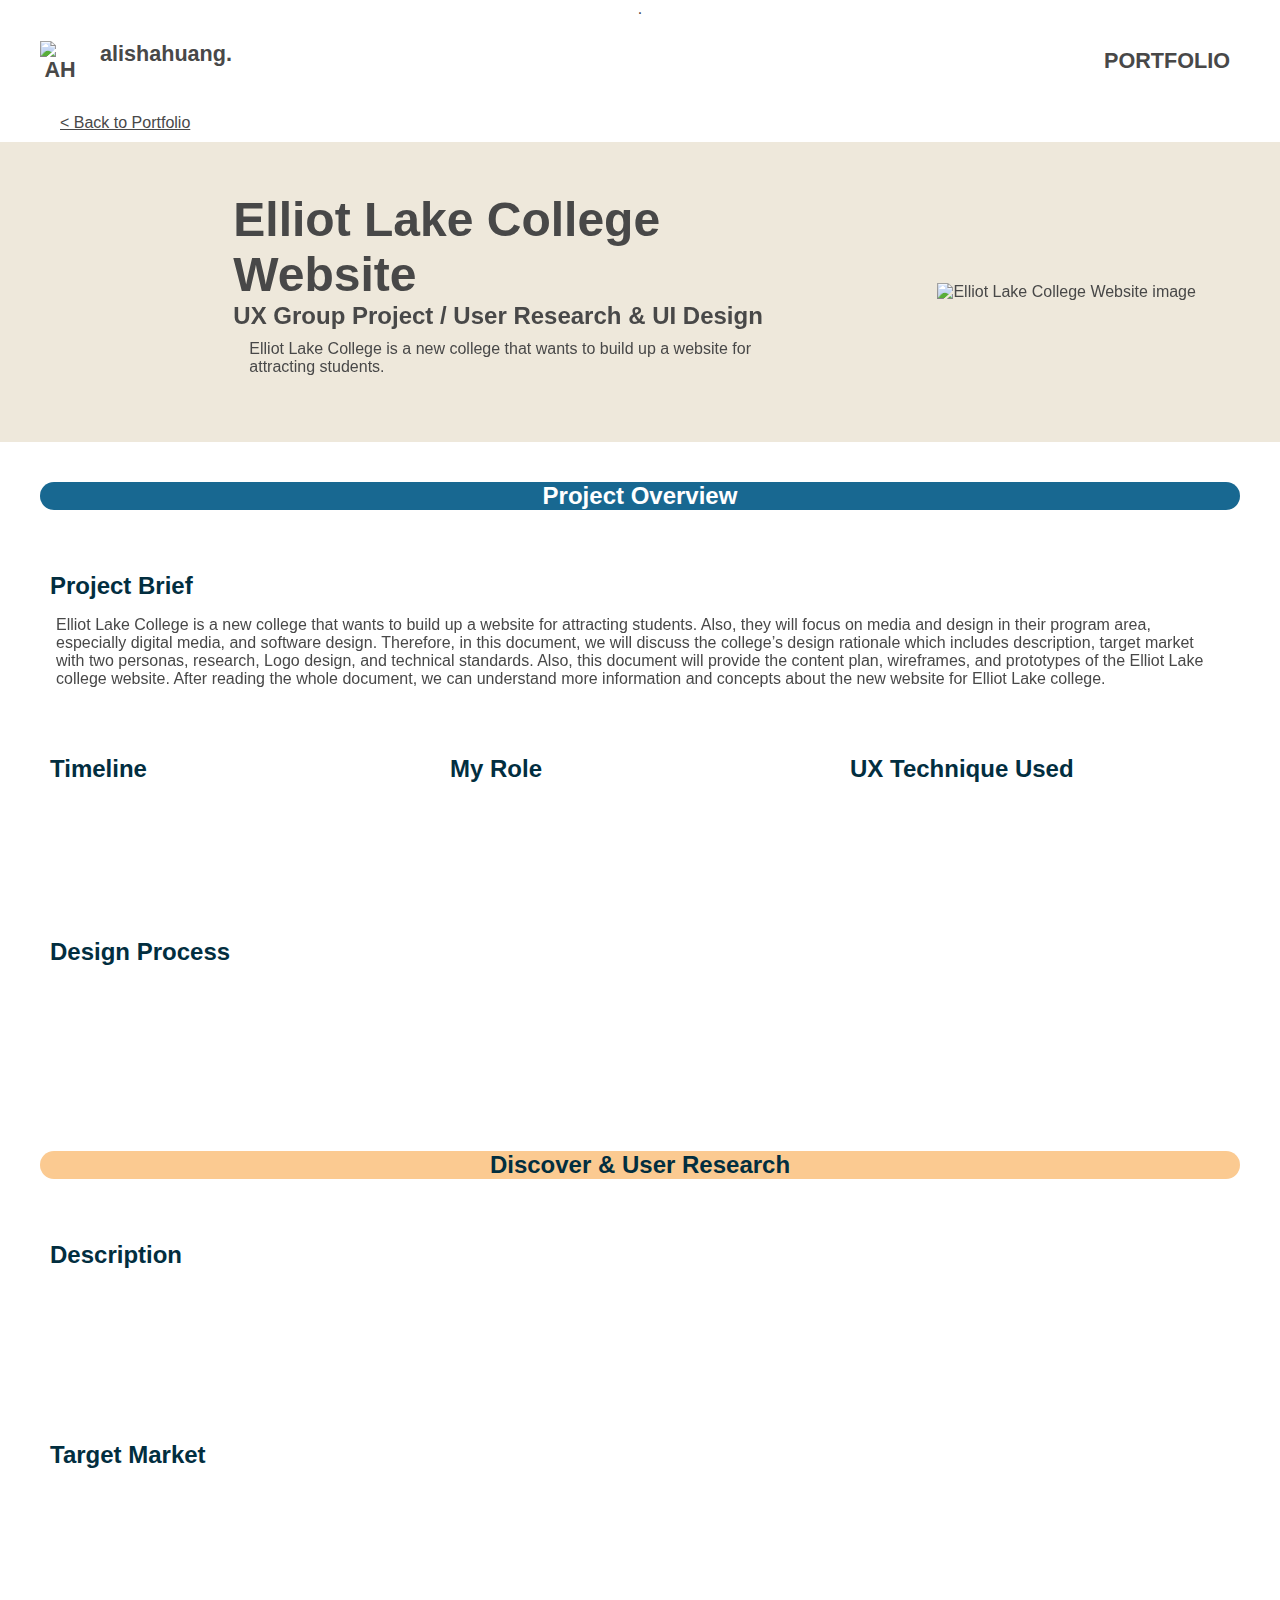
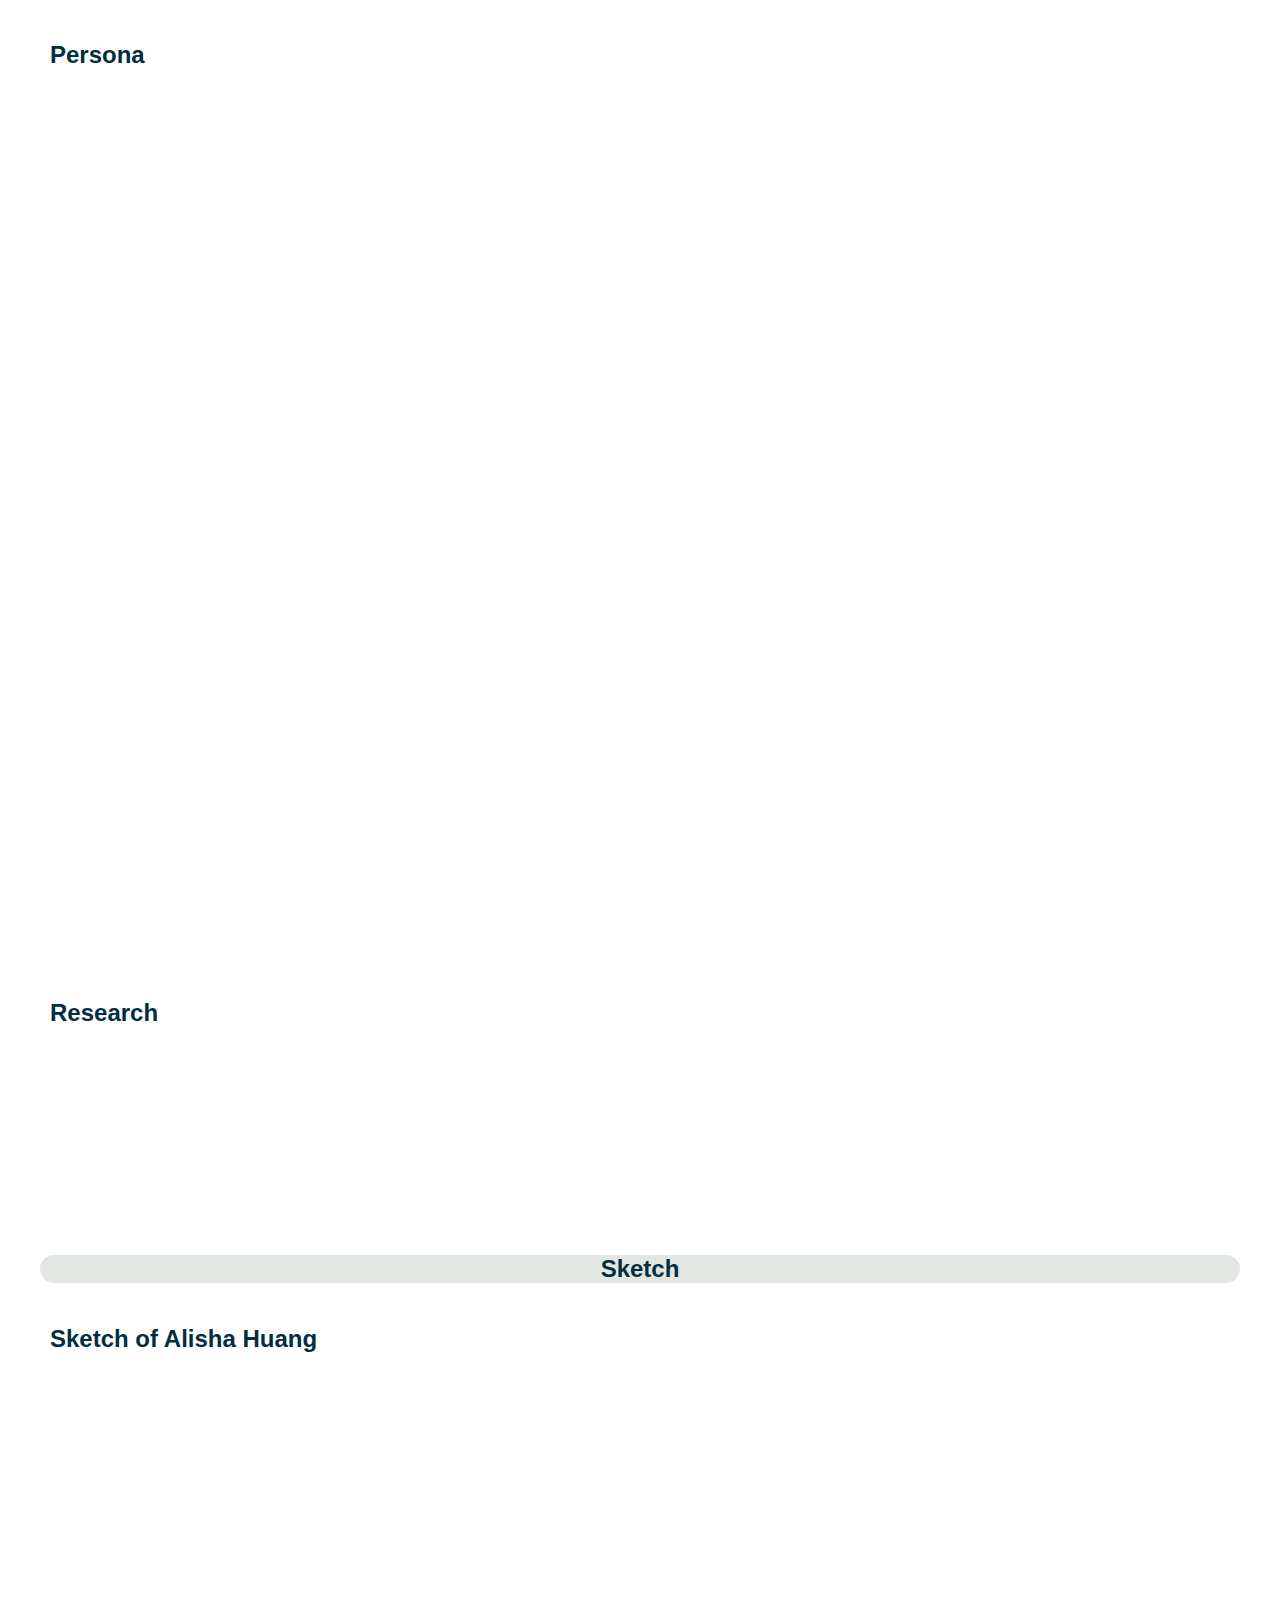
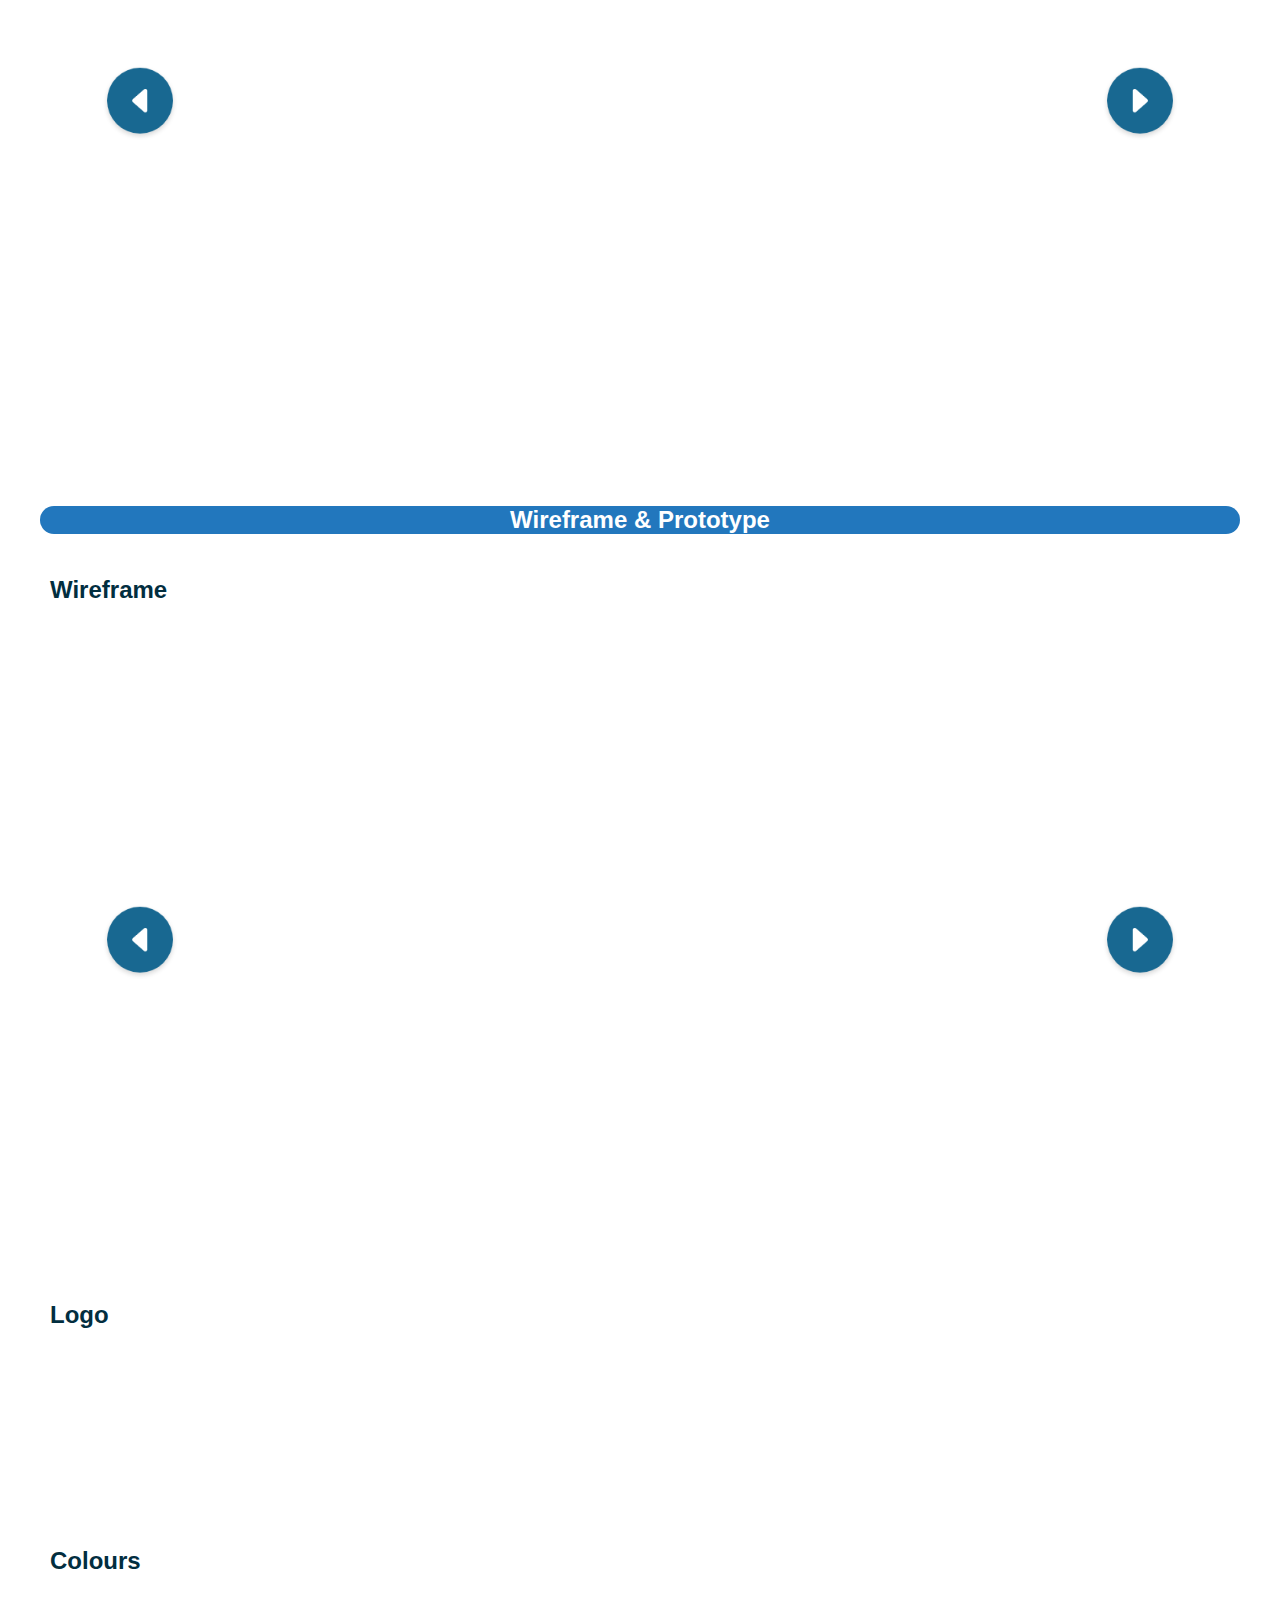
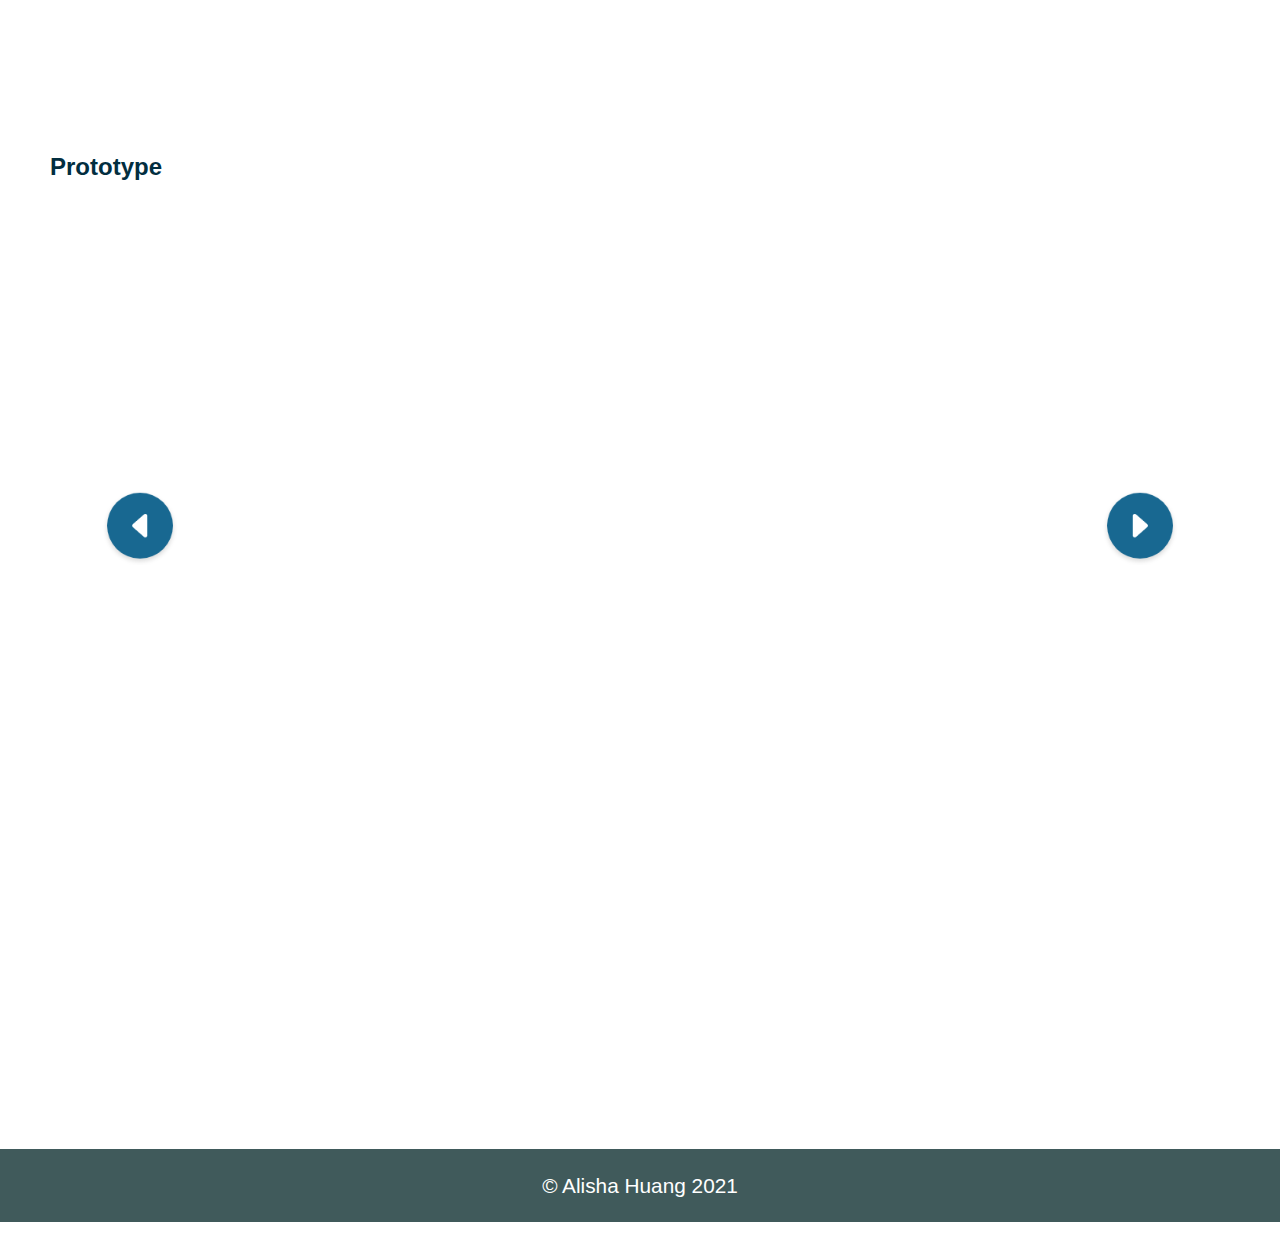
==== pages/elcWebsote.html @ e8ce3015 "add pages" ====
<!DOCTYPE html>
<html lang="en">
  <head>
    <meta http-equiv="Content-Type" content="text/html; charset=utf-8" />
    <meta name="viewport" content="width=device-width, initial-scale=1">
    <title>Eillot Lake College Website</title>
    <meta name="keyword" content="Portfolio, UX designer, UI designer, ALisha Huang"></meta>
    <link rel="Alisha Huang icon" type="image/ico" href="../images/AHfavicon.ico">.
    <link rel="stylesheet" href="../styles/fonts.css"/>

    <link rel="stylesheet" href="../styles/elcWebsite.css" />
    <link rel="stylesheet" href="https://unpkg.com/aos@next/dist/aos.css" />
    <script src="http://ajax.googleapis.com/ajax/libs/jquery/1.7.1/jquery.min.js" type="text/javascript"></script>
    <script type="module" src="https://unpkg.com/ionicons@5.5.2/dist/ionicons/ionicons.esm.js"></script>
    <script nomodule src="https://unpkg.com/ionicons@5.5.2/dist/ionicons/ionicons.js"></script>    
  </head>
  <body>
    <!-- Header Nav Bar-->
    <div class="wrap">
        <div class="headerContainer">
            <a href="../index.html">
                <img src="../images/AHLogo.png" alt="AH logo link to main page" width="40" height="40">
                <h4 id="ahHome">alishahuang.</h4>
            </a>
            <nav>
                <ul class="navigation" id="navBar">
                <li><a href="../index.html" class="nav-link">Portfolio</a></li>
                </ul>
            </nav>
        </div>
    
        <div class="goBackLink">
            <a href="../index.html#portfolio4" class="nav-link"> &lt; Back to Portfolio</a>
        </div>
    </div>
    

    <div class="cover">
        <div class="coverText">
            <h1 data-aos="zoom-in-down" 
            data-aos-duration="3000"
            data-aos-easing="ease-in-out"
            data-aos-mirror="true"
            data-aos-once="false">Elliot Lake College Website</h1>
            <h2 data-aos="zoom-in-down" 
            data-aos-duration="2000"
            data-aos-easing="ease-in-out"
            data-aos-mirror="true"
            data-aos-once="false" >UX Group Project / User Research & UI Design</h2>
            <p data-aos="zoom-in-down" 
            data-aos-duration="1000"
            data-aos-easing="ease-in-out"
            data-aos-mirror="true"
            data-aos-once="false">
                Elliot Lake College is a new college 
              that wants to build up a website for 
              attracting students.
            </p>
           
          </div>
        
          <div data-aos="fade-left" 
          data-aos-duration="2000"
          data-aos-easing="ease-in-out"
          data-aos-mirror="true"
          data-aos-once="false"  class="desktopImg">
            <img onmouseover="this.src='../images/college-2.png'" 
            onmouseout="this.src='../images/college-homepgae.png'"
            src="../images/college-homepgae.png" alt="Elliot Lake College Website image">
          </div>
    </div>
    
    <div class="projectOverview">
        <div class="title">
          <h2>Project Overview</h2>
        </div>
        <div class="brief">
          <h3>Project Brief</h3>
          <p data-aos="fade-down" 
          data-aos-duration="1000"
          data-aos-easing="ease-in-out"
          data-aos-mirror="true"
          data-aos-once="false">Elliot Lake College is a new college that wants to build up a website for attracting students. 
            Also, they will focus on media and design in their program area, especially digital media, and software design. 
            Therefore, in this document, we will discuss the college’s design rationale which includes description, target market 
            with two personas, research, Logo design, and technical standards. Also, this document will provide the content plan, 
            wireframes, and prototypes of the Elliot Lake college website. After reading the whole document, 
            we can understand more information and concepts about the new website for Elliot Lake college.</p>
        </div>
  
        <div class="timeline">
          <h3>Timeline</h3>
          <ul data-aos="fade-down" 
          data-aos-duration="1000"
          data-aos-easing="ease-in-out"
          data-aos-mirror="true"
          data-aos-once="false">
            <li>February, 2021</li>
            <li>2 Weeks Engagement</li>
          </ul>
        </div>

        <div class="myRole">
          <h3>My Role</h3>
          <ul data-aos="fade-down" 
          data-aos-duration="1000"
          data-aos-easing="ease-in-out"
          data-aos-mirror="true"
          data-aos-once="false">
            <li>UX Research</li>
            <li>UI/UX Designer</li>
            <li>Design Strategy</li>
          </ul>
        </div>
        
        <div class="technique">
          <h3>UX Technique Used</h3>
          <ul data-aos="fade-down" 
          data-aos-duration="1000"
          data-aos-easing="ease-in-out"
          data-aos-mirror="true"
          data-aos-once="false">
            <li>User Research</li>
            <li>User Persona</li>
            <li>Wireframing and Prototyping</li>
          </ul>
        </div>
  
        <div class="process">
          <h3>Design Process</h3>
          <img data-aos="fade-left" 
          data-aos-duration="1000"
          data-aos-easing="ease-in-out"
          data-aos-mirror="true"
          data-aos-once="false" src="../images/Project3-ELC/design-process.png" alt="Design process for ELC website">
        </div>
  
      </div>
  
      <div class="userResearch">
        <div class="title">
          <h2>Discover &amp; User Research</h2>
        </div>
        <div class="description">
          <h3>Description</h3>
          <p data-aos="fade-down" 
          data-aos-duration="1000"
          data-aos-easing="ease-in-out"
          data-aos-mirror="true"
          data-aos-once="false">Elliot Lake College is a new college that is in northern Ontario, and it is in an area that is surrounded by lakes, 
            rivers, and forests. Also, Elliot Lake College will focus on digital media and software design since there is an 
            aboriginal community with a strong artistic sense. Therefore, Elliot Lake College needs a website to promote it 
            and let people who are browsing the website know more information about the college. They also wish more 
            people who can be attracted by the website and apply for curriculums in the college.
               </p>
        </div>
  
        <div class="targetMarket">
          <h3>Target Market</h3>
          <p data-aos="fade-down" 
          data-aos-duration="1000"
          data-aos-easing="ease-in-out"
          data-aos-mirror="true"
          data-aos-once="false">There are two personas, and both are grade 12 students. High school students are the website’s primary target market 
            because they could be the future students of Elliot Lake College. Also, they are interested in the design fields, such as 
            digital design and software design, so when they are searching for design programs on the Internet, they might browse 
            the website of Elliot Lake College. Therefore, the website must be easy to search or browse for future students to find 
            the program they are interested in. Also, the website should be attractive for future students in order to
             let them know the advances of the college.</p>
        </div>

        <div class="persona">
            <h3>Persona</h3>
            <img data-aos="fade-left" 
            data-aos-duration="1000"
            data-aos-easing="ease-in-out"
            data-aos-mirror="true"
            data-aos-once="false" src="../images/Project3-ELC/persona1.png" alt="Persona 1 for ELC website">
            <img data-aos="fade-right" 
            data-aos-duration="1000"
            data-aos-easing="ease-in-out"
            data-aos-mirror="true"
            data-aos-once="false" src="../images/Project3-ELC/persona2.png" alt="Persona 2 for ELC website">
        </div>

        <div class="research">
          <h3>Research</h3>
          <p data-aos="fade-down" 
          data-aos-duration="1000"
          data-aos-easing="ease-in-out"
          data-aos-mirror="true"
          data-aos-once="false">
            The Elliot Lake area is in the northern of Ontario, and it is a part of Serpent River First Nation and 
            part of Huron Robinson Treaty land. Therefore, Elliot Lake has a rich culture and history with aboriginal community. 
            The image 1 represents the demographics of Elliot Lake, and the Elliot Lake’s population is 10,741 in 2016. 
            Also, there are over 60% people’s age are under 65-year-old, and there are 51% people are in post-secondary education level. 
            Since Elliot Lake area relates with the Serpent River First Nation and Huron Robinson Treaty land, Elliot Lake area has a strong 
            artistic sense. Also, many northern municipalities are influenced by Group of Seven’s paintings and designs, 
            and the image 2 and image 3 are the paintings from Group of 7.
          </p>
        </div>
      </div>
  
      <div class="sketch">
        <div class="title">
          <h2>Sketch</h2>
        </div>
  
        <div class="sketchesText">
          <h3>Sketch of Alisha Huang</h3>
        </div>
          <div data-aos="fade-down" 
          data-aos-duration="1000"
          data-aos-easing="ease-in-out"
          data-aos-mirror="true"
          data-aos-once="false" class="sketch-container">
  
            <div class="slideSketches fade">
              <img src="../images/Project3-ELC/sketches/home.jpg" alt="Sketch homepage for ELC website ">
            </div>
  
            <div class="slideSketches fade">
                <img src="../images/Project3-ELC/sketches/about.jpg" alt="Sketch about page for ELC website ">
            </div>
  
            <div class="slideSketches fade">
                <img src="../images/Project3-ELC/sketches/fulltime.jpg" alt="Sketch fulltime page for ELC website ">
            </div>

            <div class="slideSketches fade">
                <img src="../images/Project3-ELC/sketches/acdemic.jpg" alt="Sketch acdemic page for ELC website ">
            </div>
  
          </div>

          <div class="btnPrevSketch">
            <a class="prev" onclick="plusSketch(-1)">
                <img src="../images/Project3-ELC/btn-left.png" alt="button for previous item">
            </a>
          </div>
    
          <div class="btnNextSketch">
            <a class="next" onclick="plusSketch(1)">
                <img src="../images/Project3-ELC/btn-right.png" alt="button for next item">
            </a>
          </div>
          
        </div>
      </div>
  
      <div class="wireframAndPrototype">
        <div class="title">
          <h2>Wireframe &amp; Prototype</h2>
        </div>
  
        <div class="wireframeText">
          <h3>Wireframe</h3>
        </div>
          <div data-aos="fade-down" 
          data-aos-duration="1000"
          data-aos-easing="ease-in-out"
          data-aos-mirror="true"
          data-aos-once="false" class="wireframe-container">
  
                <div class="slideWireframe fade">
                    <img src="../images/Project3-ELC/wireframes/Front page@2x.jpg" alt="wireframe-homepage for ELC website ">
                </div>
    
                <div class="slideWireframe fade">
                    <img src="../images/Project3-ELC/wireframes/Second Level - About ELC@2x.jpg" alt="wireframe-about page for ELC website">
                </div>
    
                <div class="slideWireframe fade">
                    <img src="../images/Project3-ELC/wireframes/Third Level - Full-Tim Programs@2x.jpg" alt="wireframe-fulltime page for ELC website ">
                </div>
    
                <div class="slideWireframe fade">
                    <img src="../images/Project3-ELC/wireframes/Second Level - Academics@2x.jpg" alt="wireframe-acdemic page for ELC website ">
                </div>
          </div>

        <div class="btnPrevWireframe">
            <a class="prev" onclick="plusWireframe(-1)">
                <img src="../images/Project3-ELC/btn-left.png" alt="button for previous item">
            </a>
        </div>
          
        <div class="btnNextWireframe">
            <a class="next" onclick="plusWireframe(1)">
                <img src="../images/Project3-ELC/btn-right.png" alt="button for next item">
            </a>
        </div>

        <div class="logo">
            <h3>Logo</h3>
            <img data-aos="fade-down" 
            data-aos-duration="1000"
            data-aos-easing="ease-in-out"
            data-aos-mirror="true"
            data-aos-once="false" src="../images/Project3-ELC/logo2.png" alt="Logo for ELC website">
        </div>

        <div class="colour">
            <h3>Colours</h3>
            <img data-aos="fade-down" 
            data-aos-duration="1000"
            data-aos-easing="ease-in-out"
            data-aos-mirror="true"
            data-aos-once="false" src="../images/Project3-ELC/colour.png" alt="Colours for ELC website">
        </div>
  
        <div class="prototypeText">
          <h3>Prototype</h3>
        </div>
            <div data-aos="fade-down" 
            data-aos-duration="1000"
            data-aos-easing="ease-in-out"
            data-aos-mirror="true"
            data-aos-once="false" class="prototype-container">
  
                <div class="slidePrototype fade">
                    <img src="../images/Project3-ELC/prototypes/HomePage@72x-100.jpg" alt="prototype-homepage for ELC website">
                </div>
    
                <div class="slidePrototype fade">
                    <img src="../images/Project3-ELC/prototypes/AboutELC@72x-100.jpg" alt="prototype-about page for ELC website">
                </div>
    
                <div class="slidePrototype fade">
                    <img src="../images/Project3-ELC/prototypes/Full_Time_Programs@72x-100.jpg" alt="prototype-fulltime page for ELC website">
                </div>
                <div class="slidePrototype fade">
                    <img src="../images/Project3-ELC/prototypes/Academics@72x-100.jpg" alt="prototype-acdemic page for ELC website ">
                </div>
            </div>

            <div class="btnPrevPrototype">
                <a class="prev" onclick="plusPrototype(-1)">
                    <img src="../images/Project3-ELC/btn-left.png" alt="button for previous item">
                </a>
            </div>
      
            <div class="btnNextPrototype">
                <a class="next" onclick="plusPrototype(1)">
                    <img src="../images/Project3-ELC/btn-right.png" alt="button for next item">
                </a>
            </div>
       
      </div>

      <div class="links">
        <div data-aos="fade-left" 
        data-aos-duration="1000"
        data-aos-easing="ease-in-out"
        data-aos-mirror="true"
        data-aos-once="false" class="top">
          <a href="#">
            <img  src="../images/gotop.png" alt="go to top button">
          </a>
        </div>
          

        <div data-aos="fade-right" 
        data-aos-duration="1000"
        data-aos-easing="ease-in-out"
        data-aos-mirror="true"
        data-aos-once="false" class="home">
          <a href="../index.html">
            <img  src="../images/homepage.png" alt="go to homepage button">
          </a>
        </div>
          
      </div>
      <!--Footer-->
      <div class="footer">
        <div id="footerBox">
          <p>&copy; Alisha Huang 2021</p>
        </div>
      </div>
      </div>
  
    <script src="../js/slideImage.js" type="text/javascript"></script>

    <script src="https://unpkg.com/aos@next/dist/aos.js"></script>
    <script>
      AOS.init();
    </script>
  </body>
---- styles/fonts.css ----
/*
Font download from <a href="https://allfont.net/download/agency-fb/">all font.net</a>is licensed by CC BY 3.0
Free for Personal Use
*/
@font-face {
    font-family: Agency FB;
    src: local("Agency FB"),
        url(../fonts/AGENCYB.TTF);
}

/*
Font made from <a href="http://www.onlinewebfonts.com">oNline Web Fonts</a>is licensed by CC BY 3.0.
Free for Personal Use
*/
@font-face {font-family: Segoe Script; 
    src: local("Segoe Script"); 
    src: url(../fonts/Segoe_Script.ttf);
}

/*
Font download from <a href="https://freefontsfamily.com/segoe-ui-font-free/">free fonts family</a>is licensed by CC BY 3.0
Free for Personal Use
*/
@font-face {font-family: Segoe UI; 
    src: local("Segoe UI"); 
    src: url(../fonts/SEGOEUI.TTF);
}

@import url("https://fonts.googleapis.com/css2?family=Merriweather&family=Merriweather+Sans:wght@300&display=swap");
---- styles/elcWebsite.css ----
html{
	scroll-behavior: smooth;
}

body{
	font-family: "Mamelon", "Agency FB","Segoe UI", "Helvetica Neue", Arial, sans-serif;	
    font-size: 1em;
    text-align: center;
	  color: #484848;
}

*{
	margin: 0;
	padding: 0;
}

p, li{
  font-family: "Segoe UI","Helvetica Neue", Arial, sans-serif;	
  margin:1em;
  color: #484848;
}

ul li{
  list-style: none;
}

ul li::before{
  content: "\2022";
  color: #EEE8DB;
  font-weight: bold;
  display: inline-block; 
  list-style: inside;
  width: 1em;
}

.wrap{
  background-color: white;
  display: grid;
  grid-template-columns: 1fr 1fr 1fr 1fr 1fr 1fr;
  grid-row: 1fr 1fr;
  grid-gap: 0px;
  height: min-content;
}


/*Header*/
.headerContainer{
  grid-column: 1/7;
  grid-row: 1/2;
  display: flex;
  justify-content: space-between;
  padding: 20px;
  align-items: center;
}

#ahHome{
  margin-left: 20px;
  float: left;
}

.headerContainer img {
  float: left;
  margin-left: 20px;
}

.navigation{
  overflow: hidden;
  padding-right: 20px;
}

.navigation li{
  font-family: "Agency FB", "Mamelon", "Segoe UI", "Helvetica Neue", Arial, sans-serif;
  list-style: none;
  margin: 10px;
  transition: .5s;
  text-transform: uppercase;
}

.navigation li::before{
  color: white;
}

.navigation li:hover{
  -moz-box-shadow: 0 0 30px #DFC5AE;
  -webkit-box-shadow: 0 0 30px #DFC5AE;
  box-shadow: 0 0 30px #DFC5AE;
  border-radius: 50%;
  color:#1E5372;
  font-size: 110%;
}


.navigation li a, .headerContainer a{
  color: #484848;
  text-decoration: none;
  font-size: 1.35em;
  font-weight: bold;
}

/*go back link*/

.goBackLink{
  grid-column: 1/7;
  grid-row: 2/3;
  height: min-content;
  text-align: left;
  margin-left: 50px;
  padding: 10PX;
}

.goBackLink a{
  color: #484848
}

.goBackLink a::after{
  color: #484848
}

.goBackLink a:hover{
  color: #1E5372;
  font-size: 105%;
}

/*Cover*/
.cover{
  background-color: #EEE8DB;
  display: grid;
  grid-template-columns: 1fr 1fr 1fr 1fr 1fr 1fr;
  grid-gap: 0px;
  height: 300px;
  align-items: center;
}

.coverText{
  grid-column: 2/5;
  padding: 20px;
  text-align: left;
}

.coverText h1{
  font-size: 3rem;
}

.coverText h2{
    font-size: 1.5rem;
}

.coverText p{
  margin-top: 10px;
}

.desktopImg{
  grid-column: 5/7;
}

.cover img{
  width: 300px;
  height: auto;
}

/*Project overview*/
.projectOverview{
  background-color: white;
  display: grid;
  grid-template-columns: 1fr 1fr 1fr 1fr 1fr 1fr;
  grid-template-rows: 80px 1fr 1fr 1fr;
  grid-gap: 0px;
  height: min-content;
  margin: 40px ;
  text-align: left;
}

.projectOverview .title{
  grid-column: 1/7;
  grid-row: 1/2;
  height: min-content;
}


.projectOverview .brief{
  grid-column: 1/7;
  grid-row: 2/3;
}

.projectOverview .timeline{
  grid-column: 1/3;
  grid-row: 3/4;
}

.projectOverview .myRole{
  grid-column: 3/5;
  grid-row: 3/4;
}

.projectOverview .technique{
  grid-column: 5/7;
  grid-row: 3/4;
}

.projectOverview .process{
  grid-column: 1/7;
  grid-row: 4/5;
  text-align: center;
}

.process h3{
    text-align: left;
}


h3{
  color:#022E3F;
  font-size: 1.5rem;
  margin: 10px;
}

.title h2{
  background-color: #186891;
  color: white;
  border-radius: 38px;
  text-align: center;
  align-items: center;
}

/*User Research*/
.userResearch{
  background-color: white;
  display: grid;
  grid-template-columns: 1fr 1fr 1fr 1fr 1fr 1fr;
  grid-template-rows: 80px 200px 200px 1fr 200px;
  grid-gap: 0px;
  height: min-content;
  margin: 40px ;
  text-align: left;
}

.userResearch .title{
  grid-column: 1/7;
  grid-row: 1/2;
  height: min-content;
}


.userResearch .description{
  grid-column: 1/7;
  grid-row: 2/3;
}

.userResearch .targetMarket{
  grid-column: 1/7;
  grid-row: 3/4;
  text-align: center;
}

.userResearch .persona{
  grid-column: 1/7;
  grid-row: 4/5;
}

.userResearch .research{
  grid-column: 1/7;
  grid-row: 5/6;
}

.persona{
  text-align: center;
}

.persona img{
    width: 600px;
}

.persona h3, .userResearch h3{
  text-align: left;
}

.userResearch .title h2{
  background-color: #FBCA91;
  color: #022E3F;
}

/*sketch*/

.sketch{
  background-color: white;
  display: grid;
  grid-template-columns: 1fr 1fr 1fr 1fr 1fr 1fr;
  grid-template-rows: 80px 60px 1fr;
  grid-gap: 0px;
  height: min-content;
  margin: 40px ;
  text-align: left;
  align-items: center;
}

.sketch .title{
  grid-column: 1/7;
  grid-row: 1/2;
}

.sketch .sketchesText{
  grid-column: 1/7;
  grid-row: 2/3;
}

.sketch .btnPrevSketch{
  grid-column: 1/2;
  grid-row: 3/4;
  text-align: center;
}

.sketch .sketch-container{
  grid-column: 2/6;
  grid-row: 3/4;
  text-align: center;
}

.sketch .btnNextSketch{
  grid-column: 6/7;
  grid-row: 3/4;
  text-align: center;
}

.sketch-container img{
  width: 500px;
}


.sketch .title h2{
  background-color: #E2E7E3;
  color:#022E3F;
}

/*wireframe and prototype*/
.wireframAndPrototype{
  background-color: white;
  display: grid;
  grid-template-columns: 1fr 1fr 1fr 1fr 1fr 1fr;
  grid-template-rows: 80px 60px 1fr 250px 210px 80px 1fr;
  grid-gap: 0px;
  height: min-content;
  margin: 40px ;
  text-align: left;
  align-items: center;
}


.wireframAndPrototype .title{
  grid-column: 1/7;
  grid-row: 1/2;
}

.wireframAndPrototype .wireframeText{
  grid-column: 1/7;
  grid-row: 2/3;
}

.wireframAndPrototype .btnPrevWireframe{
  grid-column: 1/2;
  grid-row: 3/4;
  text-align: center;
}

.wireframAndPrototype .wireframe-container{
  grid-column: 2/6;
  grid-row: 3/4;
  text-align: center;
}

.wireframAndPrototype .btnNextWireframe{
  grid-column: 6/7;
  grid-row: 3/4;
  text-align: center;
}


.wireframAndPrototype .logo{
    grid-column: 1/7;
    grid-row: 4/5;
    text-align: center;
  }

.wireframAndPrototype .colour{
  grid-column: 1/7;
  grid-row: 5/6;
  text-align: center;
}

.colour h3, .logo h3{
  text-align: left;
}

.wireframAndPrototype .prototypeText{
  grid-column: 1/7;
  grid-row: 6/7;
  text-align: left;
}

.wireframAndPrototype .prototype-container{
  grid-column: 2/6;
  grid-row: 7/8;
  text-align: center;
}

.wireframAndPrototype .btnPrevPrototype{
  grid-column: 1/2;
  grid-row: 7/8;
  text-align: center;
}

.wireframAndPrototype .btnNextPrototype{
  grid-column: 6/7;
  grid-row: 7/8;
  text-align: center;
}

.wireframAndPrototype .title h2{
  background-color: #2277BD;
  color:white;
}

.wireframe-container img{
  width: 500px;
}

.prototype-container img{
  width: 500px;
}

.colour img{
  width: 600px;
}

.logo img{
    width: 500px;
}

/*footer*/
.footer{
    display: grid;
    height: min-content;
    grid-template-columns: 1fr 1fr 1fr 1fr 1fr 1fr;
}

#footerBox{
    grid-column: 1/7;
}

.footer p {
    font-family: "Mamelon", "Agency FB","Segoe UI", "Helvetica Neue", Arial, sans-serif;	
    background-color: #405A5B;
    margin-left: 0;
    margin-right: 0;
    text-align: center;
	padding-top: 1.2em;
    padding-bottom: 1.2em;
    color: white;
    font-size: 1.3em;
}

/*links*/

.links{
  display: grid;
    height: min-content;
    grid-template-columns: 1fr 1fr 1fr 1fr 1fr 1fr;
    grid-template-rows: 1fr;
}

.links .top{
  grid-column: 3/4;
  grid-row: 1/2;
}

.links .home{
  grid-column: 4/5;
  grid-row: 1/2;

}

.links img{
  width: 130px;
  height: 130px;
  margin:50px
}

.links img:hover{
    transform:scale(1.25);
    transition: 0.6s ease;
}

/* sketches container */

.slideSketches {display: none}

/*wireframe*/
.slideWireframe {display: none}


/*prototype*/
.slidePrototype {display: none}

  
/* Next & previous buttons*/
.prev, .next {
    cursor: pointer;
    transition: 0.6s ease;
    border-radius: 0 3px 3px 0;
    user-select: none;
}
.prev img, .next img{
  width: 80px;
  height: 80px;
}

/* On hover, add a black background color with a little bit see-through */
.prev:hover, .next:hover {
    background-color: #F2B035;
}

  /* Fading animation */
.fade {
    -webkit-animation-name: fade;
    -webkit-animation-duration: 1.5s;
    animation-name: fade;
    animation-duration: 1.5s;
  }
  
  @-webkit-keyframes fade {
    from {opacity: .4} 
    to {opacity: 1}
  }
  
  @keyframes fade {
    from {opacity: .4} 
    to {opacity: 1}
  }

  /* hover effect*/
.phoneImg img:hover,
.process img:hover,
.persona img:hover,
.next img:hover,
.prev img:hover,
.slideSketches img:hover,
.slideWireframe img:hover,
.colour img:hover,
.slidePrototype img:hover,
.logo img:hover{
    opacity: 1;
	-webkit-animation: flash 1.5s;
	animation: flash 1.5s;
    transition: 2s;
}

@-webkit-keyframes flash {
	0% {
		opacity: .4;
	}
	100% {
		opacity: 1;
	}
}
@keyframes flash {
	0% {
		opacity: .4;
	}
	100% {
		opacity: 1;
	}
}
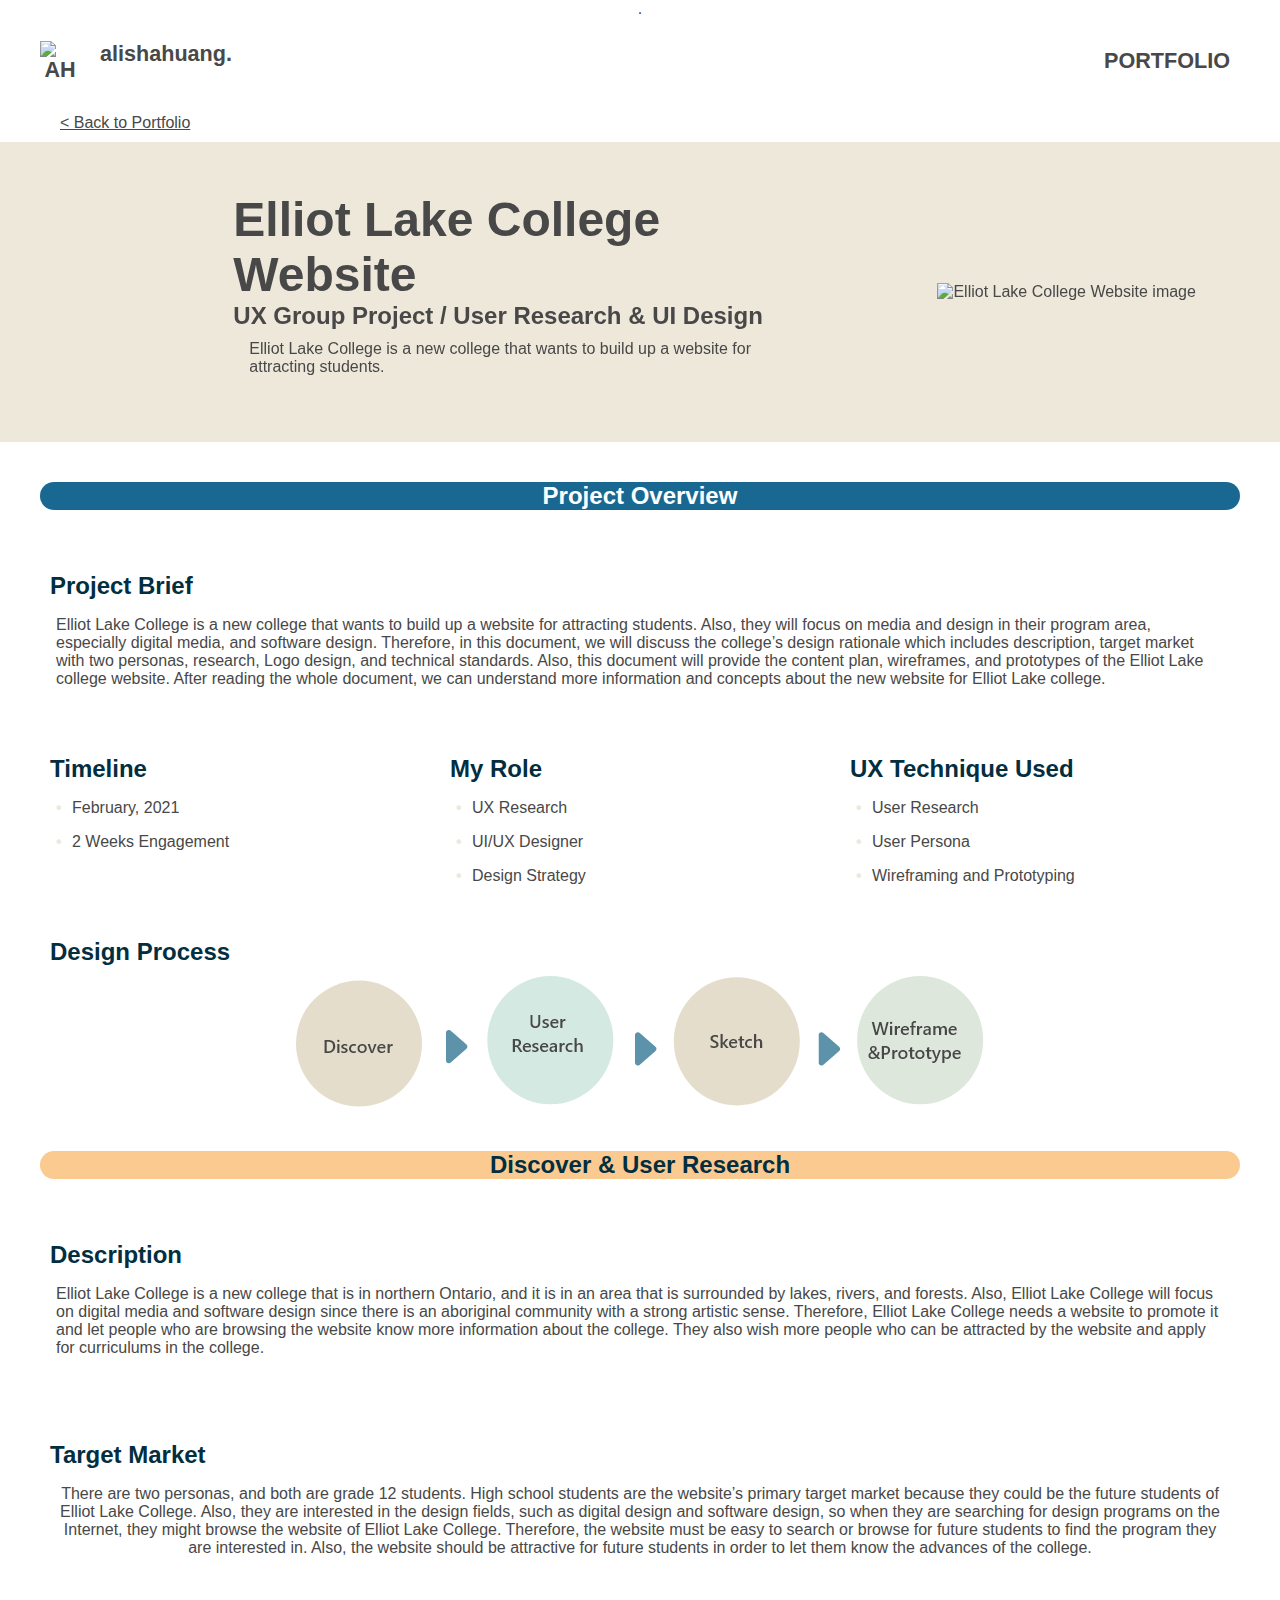
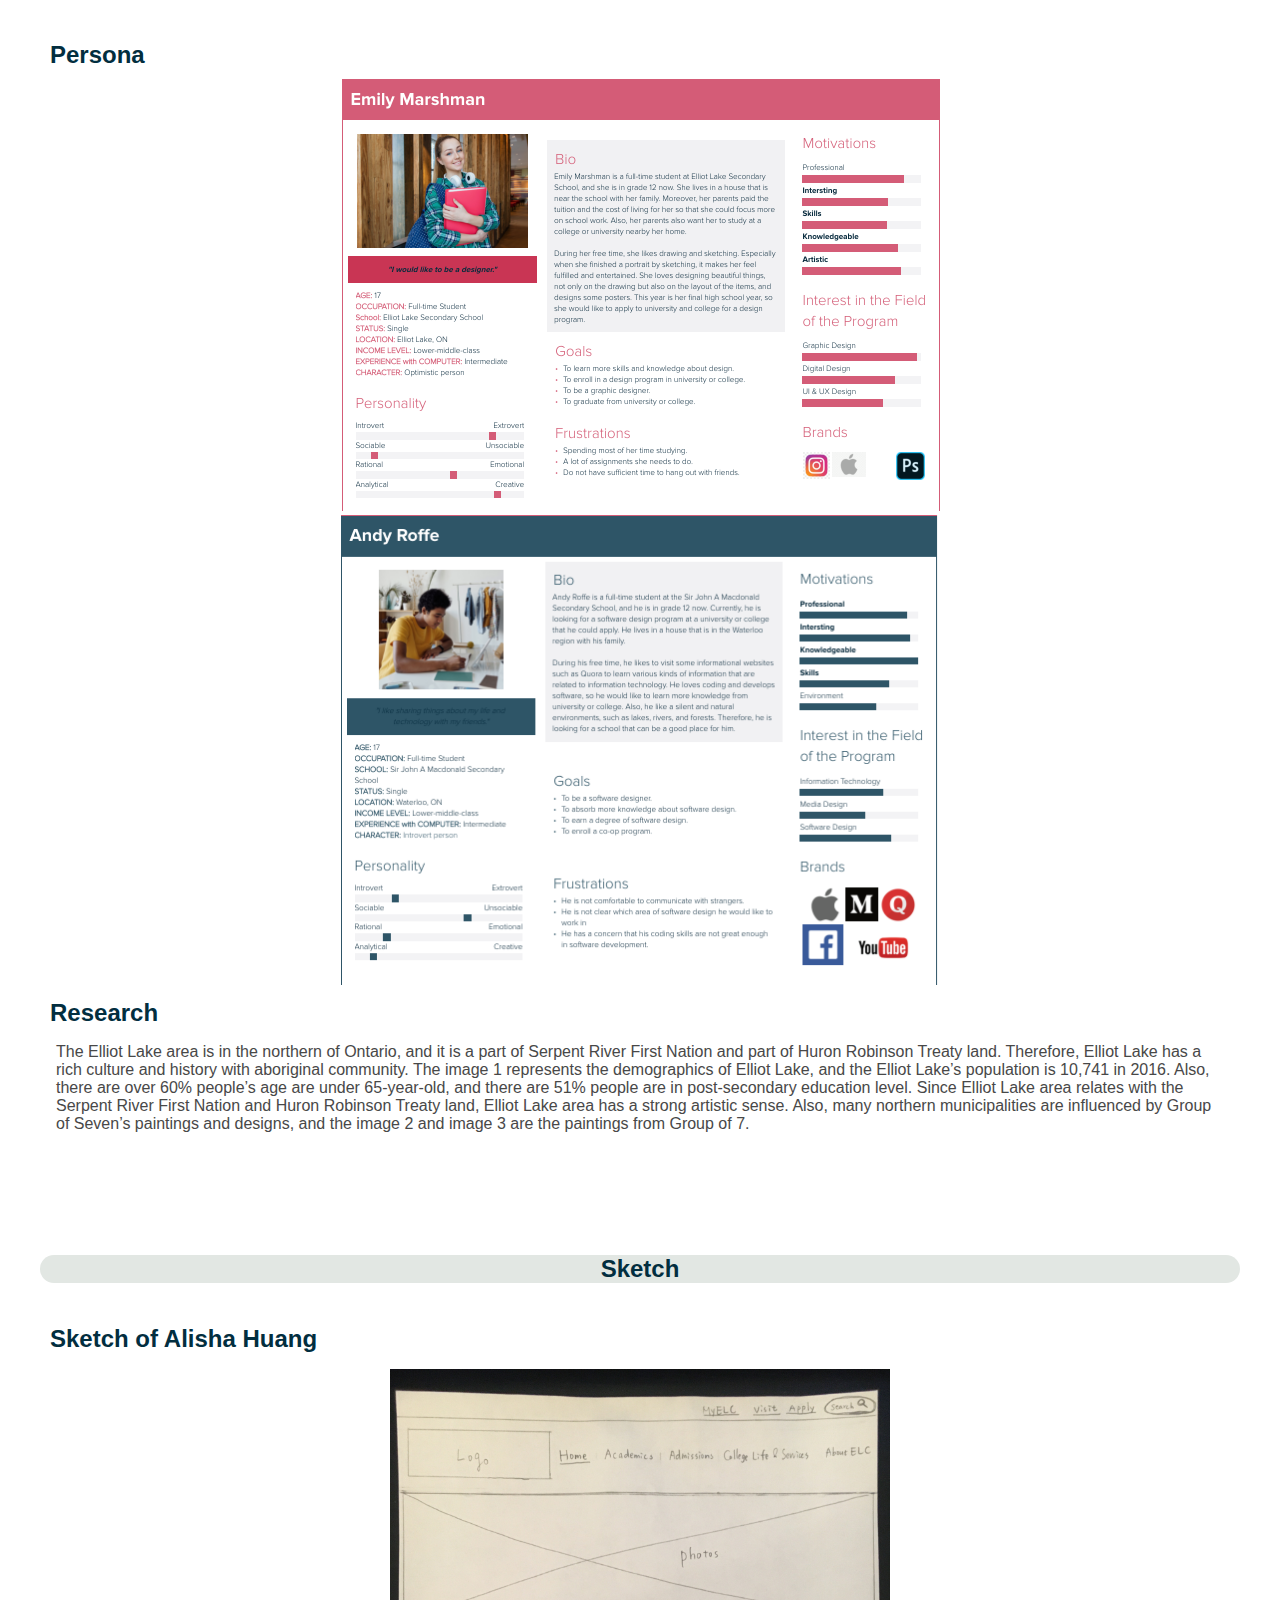
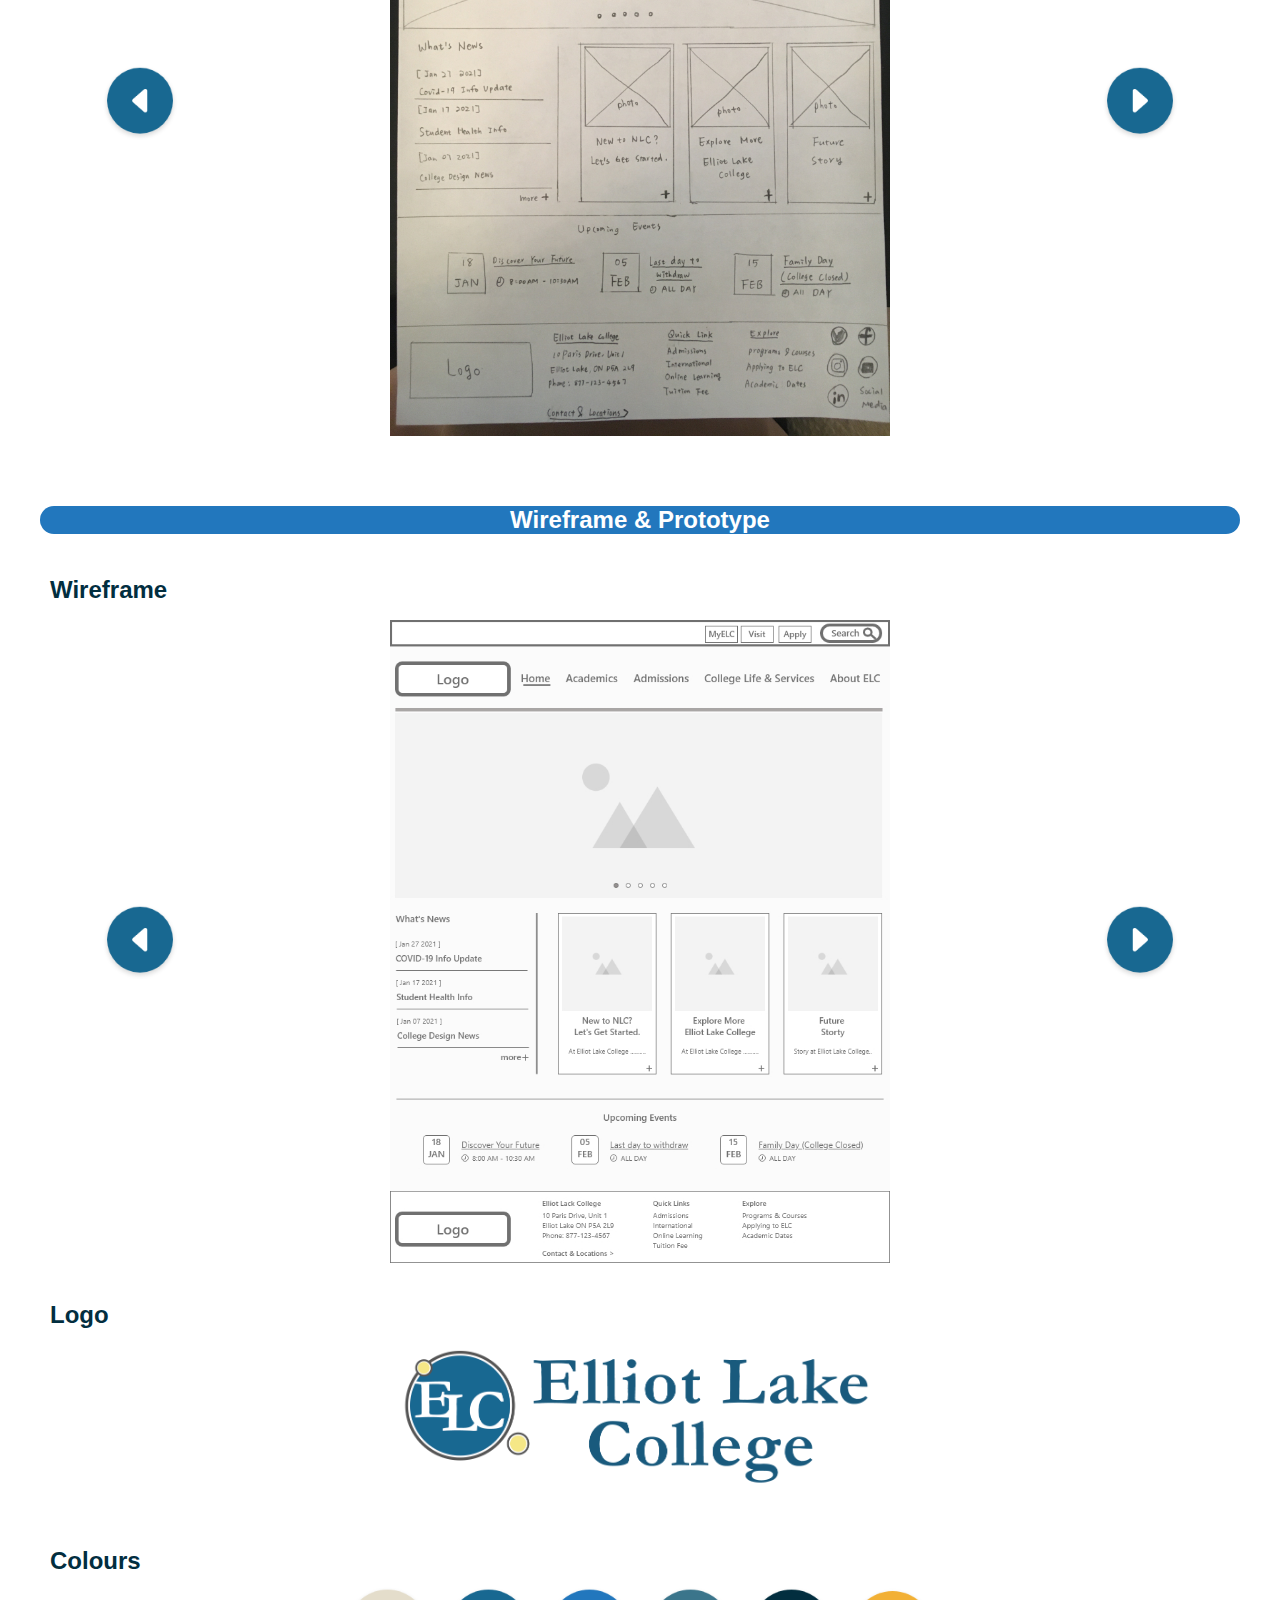
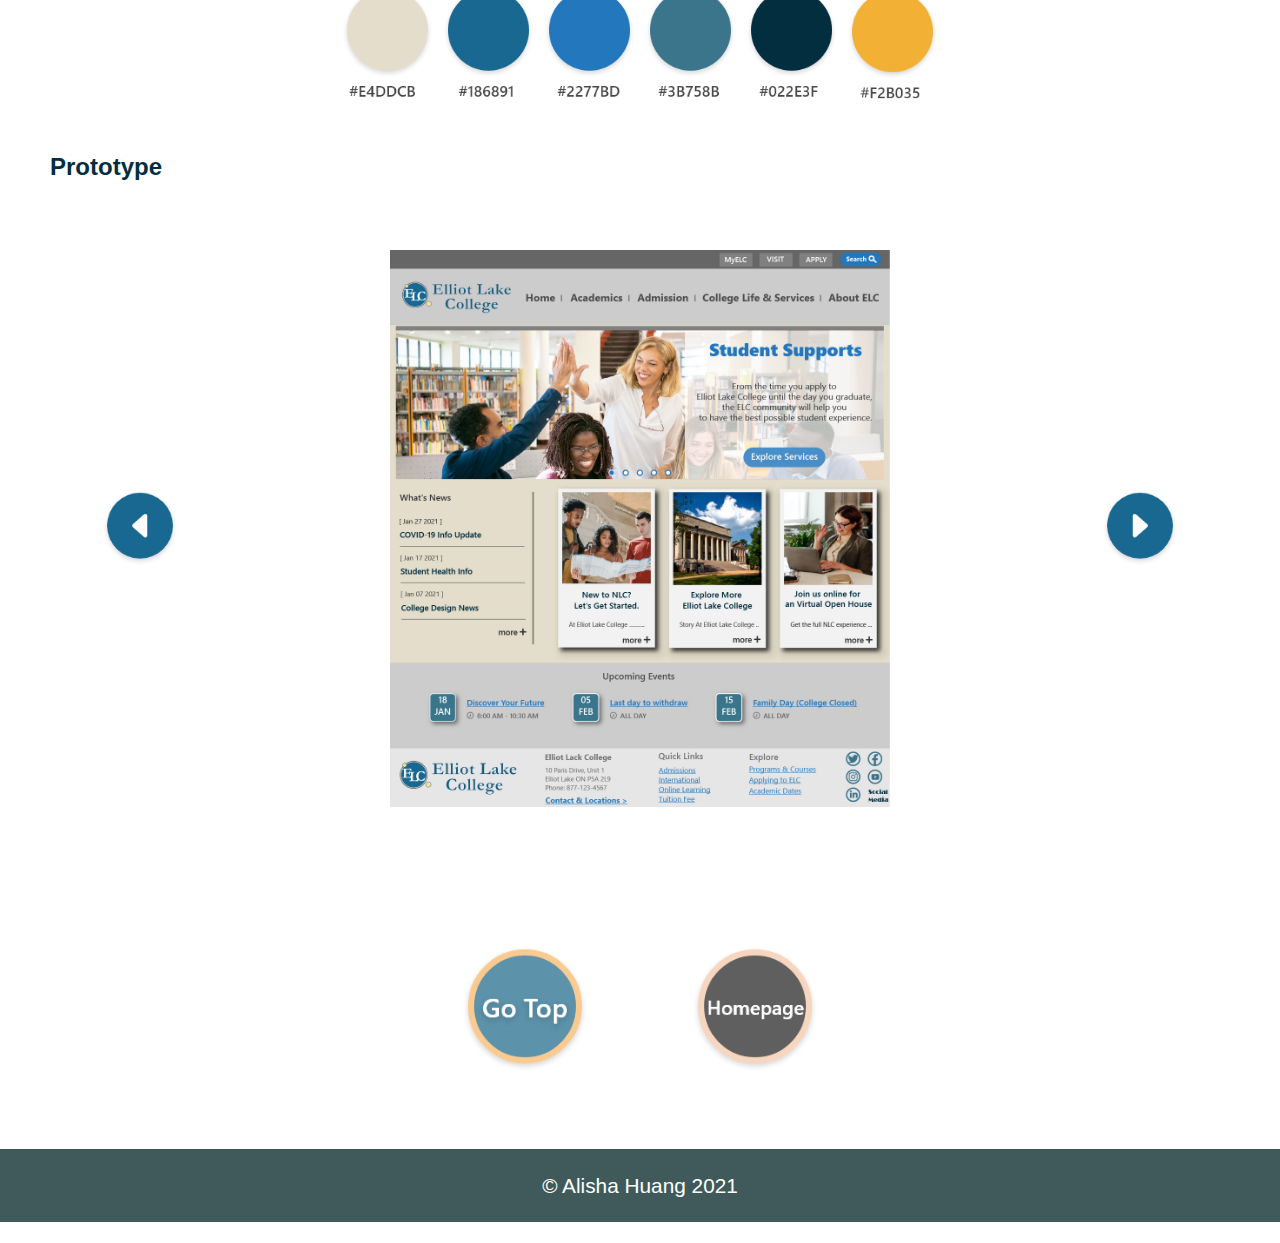
==== commit 0cd5dd86: "update animation" ====
--- a/pages/elcWebsote.html
+++ b/pages/elcWebsote.html
@@ -76,11 +76,7 @@
         </div>
         <div class="brief">
           <h3>Project Brief</h3>
-          <p data-aos="fade-down" 
-          data-aos-duration="1000"
-          data-aos-easing="ease-in-out"
-          data-aos-mirror="true"
-          data-aos-once="false">Elliot Lake College is a new college that wants to build up a website for attracting students. 
+          <p>Elliot Lake College is a new college that wants to build up a website for attracting students. 
             Also, they will focus on media and design in their program area, especially digital media, and software design. 
             Therefore, in this document, we will discuss the college’s design rationale which includes description, target market 
             with two personas, research, Logo design, and technical standards. Also, this document will provide the content plan, 
@@ -90,11 +86,7 @@
   
         <div class="timeline">
           <h3>Timeline</h3>
-          <ul data-aos="fade-down" 
-          data-aos-duration="1000"
-          data-aos-easing="ease-in-out"
-          data-aos-mirror="true"
-          data-aos-once="false">
+          <ul>
             <li>February, 2021</li>
             <li>2 Weeks Engagement</li>
           </ul>
@@ -102,11 +94,7 @@
 
         <div class="myRole">
           <h3>My Role</h3>
-          <ul data-aos="fade-down" 
-          data-aos-duration="1000"
-          data-aos-easing="ease-in-out"
-          data-aos-mirror="true"
-          data-aos-once="false">
+          <ul>
             <li>UX Research</li>
             <li>UI/UX Designer</li>
             <li>Design Strategy</li>
@@ -115,11 +103,7 @@
         
         <div class="technique">
           <h3>UX Technique Used</h3>
-          <ul data-aos="fade-down" 
-          data-aos-duration="1000"
-          data-aos-easing="ease-in-out"
-          data-aos-mirror="true"
-          data-aos-once="false">
+          <ul>
             <li>User Research</li>
             <li>User Persona</li>
             <li>Wireframing and Prototyping</li>
@@ -128,11 +112,7 @@
   
         <div class="process">
           <h3>Design Process</h3>
-          <img data-aos="fade-left" 
-          data-aos-duration="1000"
-          data-aos-easing="ease-in-out"
-          data-aos-mirror="true"
-          data-aos-once="false" src="../images/Project3-ELC/design-process.png" alt="Design process for ELC website">
+          <img src="../images/Project3-ELC/design-process.png" alt="Design process for ELC website">
         </div>
   
       </div>
@@ -143,11 +123,7 @@
         </div>
         <div class="description">
           <h3>Description</h3>
-          <p data-aos="fade-down" 
-          data-aos-duration="1000"
-          data-aos-easing="ease-in-out"
-          data-aos-mirror="true"
-          data-aos-once="false">Elliot Lake College is a new college that is in northern Ontario, and it is in an area that is surrounded by lakes, 
+          <p>Elliot Lake College is a new college that is in northern Ontario, and it is in an area that is surrounded by lakes, 
             rivers, and forests. Also, Elliot Lake College will focus on digital media and software design since there is an 
             aboriginal community with a strong artistic sense. Therefore, Elliot Lake College needs a website to promote it 
             and let people who are browsing the website know more information about the college. They also wish more 
@@ -157,11 +133,7 @@
   
         <div class="targetMarket">
           <h3>Target Market</h3>
-          <p data-aos="fade-down" 
-          data-aos-duration="1000"
-          data-aos-easing="ease-in-out"
-          data-aos-mirror="true"
-          data-aos-once="false">There are two personas, and both are grade 12 students. High school students are the website’s primary target market 
+          <p>There are two personas, and both are grade 12 students. High school students are the website’s primary target market 
             because they could be the future students of Elliot Lake College. Also, they are interested in the design fields, such as 
             digital design and software design, so when they are searching for design programs on the Internet, they might browse 
             the website of Elliot Lake College. Therefore, the website must be easy to search or browse for future students to find 
@@ -171,25 +143,13 @@
 
         <div class="persona">
             <h3>Persona</h3>
-            <img data-aos="fade-left" 
-            data-aos-duration="1000"
-            data-aos-easing="ease-in-out"
-            data-aos-mirror="true"
-            data-aos-once="false" src="../images/Project3-ELC/persona1.png" alt="Persona 1 for ELC website">
-            <img data-aos="fade-right" 
-            data-aos-duration="1000"
-            data-aos-easing="ease-in-out"
-            data-aos-mirror="true"
-            data-aos-once="false" src="../images/Project3-ELC/persona2.png" alt="Persona 2 for ELC website">
+            <img src="../images/Project3-ELC/persona1.png" alt="Persona 1 for ELC website">
+            <img src="../images/Project3-ELC/persona2.png" alt="Persona 2 for ELC website">
         </div>
 
         <div class="research">
           <h3>Research</h3>
-          <p data-aos="fade-down" 
-          data-aos-duration="1000"
-          data-aos-easing="ease-in-out"
-          data-aos-mirror="true"
-          data-aos-once="false">
+          <p>
             The Elliot Lake area is in the northern of Ontario, and it is a part of Serpent River First Nation and 
             part of Huron Robinson Treaty land. Therefore, Elliot Lake has a rich culture and history with aboriginal community. 
             The image 1 represents the demographics of Elliot Lake, and the Elliot Lake’s population is 10,741 in 2016. 
@@ -209,11 +169,7 @@
         <div class="sketchesText">
           <h3>Sketch of Alisha Huang</h3>
         </div>
-          <div data-aos="fade-down" 
-          data-aos-duration="1000"
-          data-aos-easing="ease-in-out"
-          data-aos-mirror="true"
-          data-aos-once="false" class="sketch-container">
+          <div class="sketch-container">
   
             <div class="slideSketches fade">
               <img src="../images/Project3-ELC/sketches/home.jpg" alt="Sketch homepage for ELC website ">
@@ -256,11 +212,7 @@
         <div class="wireframeText">
           <h3>Wireframe</h3>
         </div>
-          <div data-aos="fade-down" 
-          data-aos-duration="1000"
-          data-aos-easing="ease-in-out"
-          data-aos-mirror="true"
-          data-aos-once="false" class="wireframe-container">
+          <div class="wireframe-container">
   
                 <div class="slideWireframe fade">
                     <img src="../images/Project3-ELC/wireframes/Front page@2x.jpg" alt="wireframe-homepage for ELC website ">
@@ -293,30 +245,18 @@
 
         <div class="logo">
             <h3>Logo</h3>
-            <img data-aos="fade-down" 
-            data-aos-duration="1000"
-            data-aos-easing="ease-in-out"
-            data-aos-mirror="true"
-            data-aos-once="false" src="../images/Project3-ELC/logo2.png" alt="Logo for ELC website">
+            <img src="../images/Project3-ELC/logo2.png" alt="Logo for ELC website">
         </div>
 
         <div class="colour">
             <h3>Colours</h3>
-            <img data-aos="fade-down" 
-            data-aos-duration="1000"
-            data-aos-easing="ease-in-out"
-            data-aos-mirror="true"
-            data-aos-once="false" src="../images/Project3-ELC/colour.png" alt="Colours for ELC website">
+            <img src="../images/Project3-ELC/colour.png" alt="Colours for ELC website">
         </div>
   
         <div class="prototypeText">
           <h3>Prototype</h3>
         </div>
-            <div data-aos="fade-down" 
-            data-aos-duration="1000"
-            data-aos-easing="ease-in-out"
-            data-aos-mirror="true"
-            data-aos-once="false" class="prototype-container">
+            <div class="prototype-container">
   
                 <div class="slidePrototype fade">
                     <img src="../images/Project3-ELC/prototypes/HomePage@72x-100.jpg" alt="prototype-homepage for ELC website">
@@ -349,22 +289,14 @@
       </div>
 
       <div class="links">
-        <div data-aos="fade-left" 
-        data-aos-duration="1000"
-        data-aos-easing="ease-in-out"
-        data-aos-mirror="true"
-        data-aos-once="false" class="top">
+        <div class="top">
           <a href="#">
             <img  src="../images/gotop.png" alt="go to top button">
           </a>
         </div>
           
 
-        <div data-aos="fade-right" 
-        data-aos-duration="1000"
-        data-aos-easing="ease-in-out"
-        data-aos-mirror="true"
-        data-aos-once="false" class="home">
+        <div class="home">
           <a href="../index.html">
             <img  src="../images/homepage.png" alt="go to homepage button">
           </a>
--- a/styles/elcWebsite.css
+++ b/styles/elcWebsite.css
@@ -539,7 +539,7 @@
   }
 
   /* hover effect*/
-.phoneImg img:hover,
+.desktopImg img:hover,
 .process img:hover,
 .persona img:hover,
 .next img:hover,
@@ -571,3 +571,311 @@
 		opacity: 1;
 	}
 }
+
+
+
+@media screen and (max-width: 1200px) {
+  .process img,
+  .persona img,
+  .sketch-container img,
+  .wireframe-container img,
+  .prototype-container img,
+  .colour img
+  .logo img
+  {
+     width: 600px;
+  }
+
+
+}
+
+@media screen and (max-width: 1000px) {
+  .process img,
+  .persona img,
+  .sketch-container img,
+  .wireframe-container img,
+  .prototype-container img,
+  .colour img
+  {
+     width: 550px;
+  }
+
+  .logo img
+  {
+     width: 450px;
+  }
+
+}
+
+@media screen and (max-width: 800px) {
+  
+  .cover img{
+    width: 250px;
+  }
+  .coverText{
+    grid-column: 1/5;
+  }
+
+  .process img,
+  .persona img,
+  .sketch-container img,
+  .wireframe-container img,
+  .prototype-container img,
+  .colour img
+  {
+     width: 480px;
+  }
+
+  .logo img
+  {
+     width: 430px;
+  }
+
+  .prev img, .next img{
+    width: 50px;
+    height: 50px;
+  }
+
+
+}
+
+
+@media screen and (max-width: 700px) {
+  
+  .cover img{
+    width: 200px;
+  }
+
+  .process img{
+    width: 450px;
+  }
+  
+  .flow img,
+  .persona img,
+  .sketch-container img,
+  .wireframe-container img,
+  .prototype-container img,
+  .colour img
+  {
+     width: 460px;
+  }
+
+  .logo img
+  {
+     width: 400px;
+  }
+
+  .projectOverview{
+    grid-template-rows: 80px 1fr 1fr 1fr 1fr;
+  }
+
+  .projectOverview .timeline{
+    grid-row: 3/4;
+    grid-column: 1/4;
+  }
+
+  .projectOverview .designTeam{
+    grid-row: 3/4;
+    grid-column: 1/4; 
+  }
+
+  .projectOverview .myRole{
+    grid-row: 4/5;
+    grid-column: 1/4; 
+  }
+
+  .projectOverview .technique{
+    grid-row: 4/5;
+    grid-column: 4/7;
+  }
+
+  .projectOverview .process{
+    grid-row: 5/6;
+    grid-column: 1/7;
+  }
+
+  .userResearch{
+    grid-template-rows: 80px 250px 300px 1fr 300px;
+  }
+
+  .sketch{
+    grid-template-rows: 80px 60px 1fr 60px;
+  }
+
+  .sketch .sketch-container{
+    grid-column: 1/7;
+  }
+
+  .sketch .btnNextSketch{
+    grid-column: 4/5;
+    grid-row: 4/5;
+  }
+
+  
+  .sketch .btnPrevSketch{
+    grid-column: 3/4;
+    grid-row: 4/5;
+  }
+
+  .wireframAndPrototype{
+    grid-template-rows: 80px 60px 1fr 80px 210px 210px 80px 1fr 60px;
+  }
+
+  .wireframAndPrototype .wireframe-container{
+    grid-column: 1/7;
+    grid-row: 3/4;
+  }
+
+  .wireframAndPrototype .btnNextWireframe{
+    grid-column: 4/5;
+    grid-row: 4/5;
+  }
+  .wireframAndPrototype .btnPrevWireframe{
+    grid-column: 3/4;
+    grid-row: 4/5;
+  }
+
+  .wireframAndPrototype .logo{
+    grid-row: 5/6;
+  }
+  .wireframAndPrototype .colour{
+    grid-row: 6/7;
+  }
+
+  .wireframAndPrototype .prototypeText{
+    grid-row: 7/8;
+  }
+  .wireframAndPrototype .prototype-container{
+    grid-column: 1/7;
+    grid-row: 8/9;
+  }
+
+  .wireframAndPrototype .btnNextPrototype{
+    grid-column: 4/5;
+    grid-row:9/10;
+  }
+  .wireframAndPrototype .btnPrevPrototype{
+    grid-column: 3/4;
+    grid-row: 9/10;
+  }
+
+}
+
+
+@media screen and (max-width: 600px) {
+  
+  p, li{
+    font-size: 0.75em;;
+  }
+
+  .cover img{
+    width:150px;
+  }
+
+  .coverText h1{
+    font-size: 2.2rem;
+  }
+
+  .coverText h2{
+    font-size: 1rem;
+  }
+  .process img{
+    width: 350px;
+  }
+  .logo img,
+  .persona img,
+  .sketch-container img,
+  .wireframe-container img,
+  .prototype-container img,
+  .colour img
+  {
+     width: 400px;
+  }
+
+  .prev img, .next img{
+    width: 50px;
+    height: 50px;
+  }
+
+  .links img{
+    width: 100px;
+    height: 100px;
+  }
+
+  
+  .userResearch{
+    grid-template-rows: 80px 200px 200px 1fr 200px;
+  }
+}
+
+@media screen and (max-width: 500px) {
+  .cover img{
+    width:100px;
+  }
+  .userResearch{
+    grid-template-rows: 80px 220px 250px 1fr 250px;
+  }
+  
+  .process img{
+    width: 300px;
+  }
+  .logo img,
+  .persona img,
+  .sketch-container img,
+  .wireframe-container img,
+  .prototype-container img
+  {
+     width: 300px;
+  }
+
+  .colour img{
+    width: 320px;
+ }
+
+  .links img{
+    width: 90px;
+    height: 90px;
+  }
+}
+
+@media screen and (max-width: 400px) {
+  
+
+  .userResearch{
+    grid-template-rows: 80px 310px 340px 1fr 330px;
+  }
+
+  .coverText h1{
+    font-size: 1.75rem;
+  }
+
+  .cover img{
+    width:90px;
+  }
+  
+  .process img{
+    width: 250px;
+  }
+
+  h2{
+    font-size: 1.2rem;
+  }
+
+  .logo img,
+  .persona img,
+  .sketch-container img,
+  .wireframe-container img,
+  .prototype-container img
+  {
+     width: 250px;
+  }
+
+  .colour img{
+    width: 250px;
+ }
+
+  .links img{
+    width: 50px;
+    height: 50px;
+  }
+}